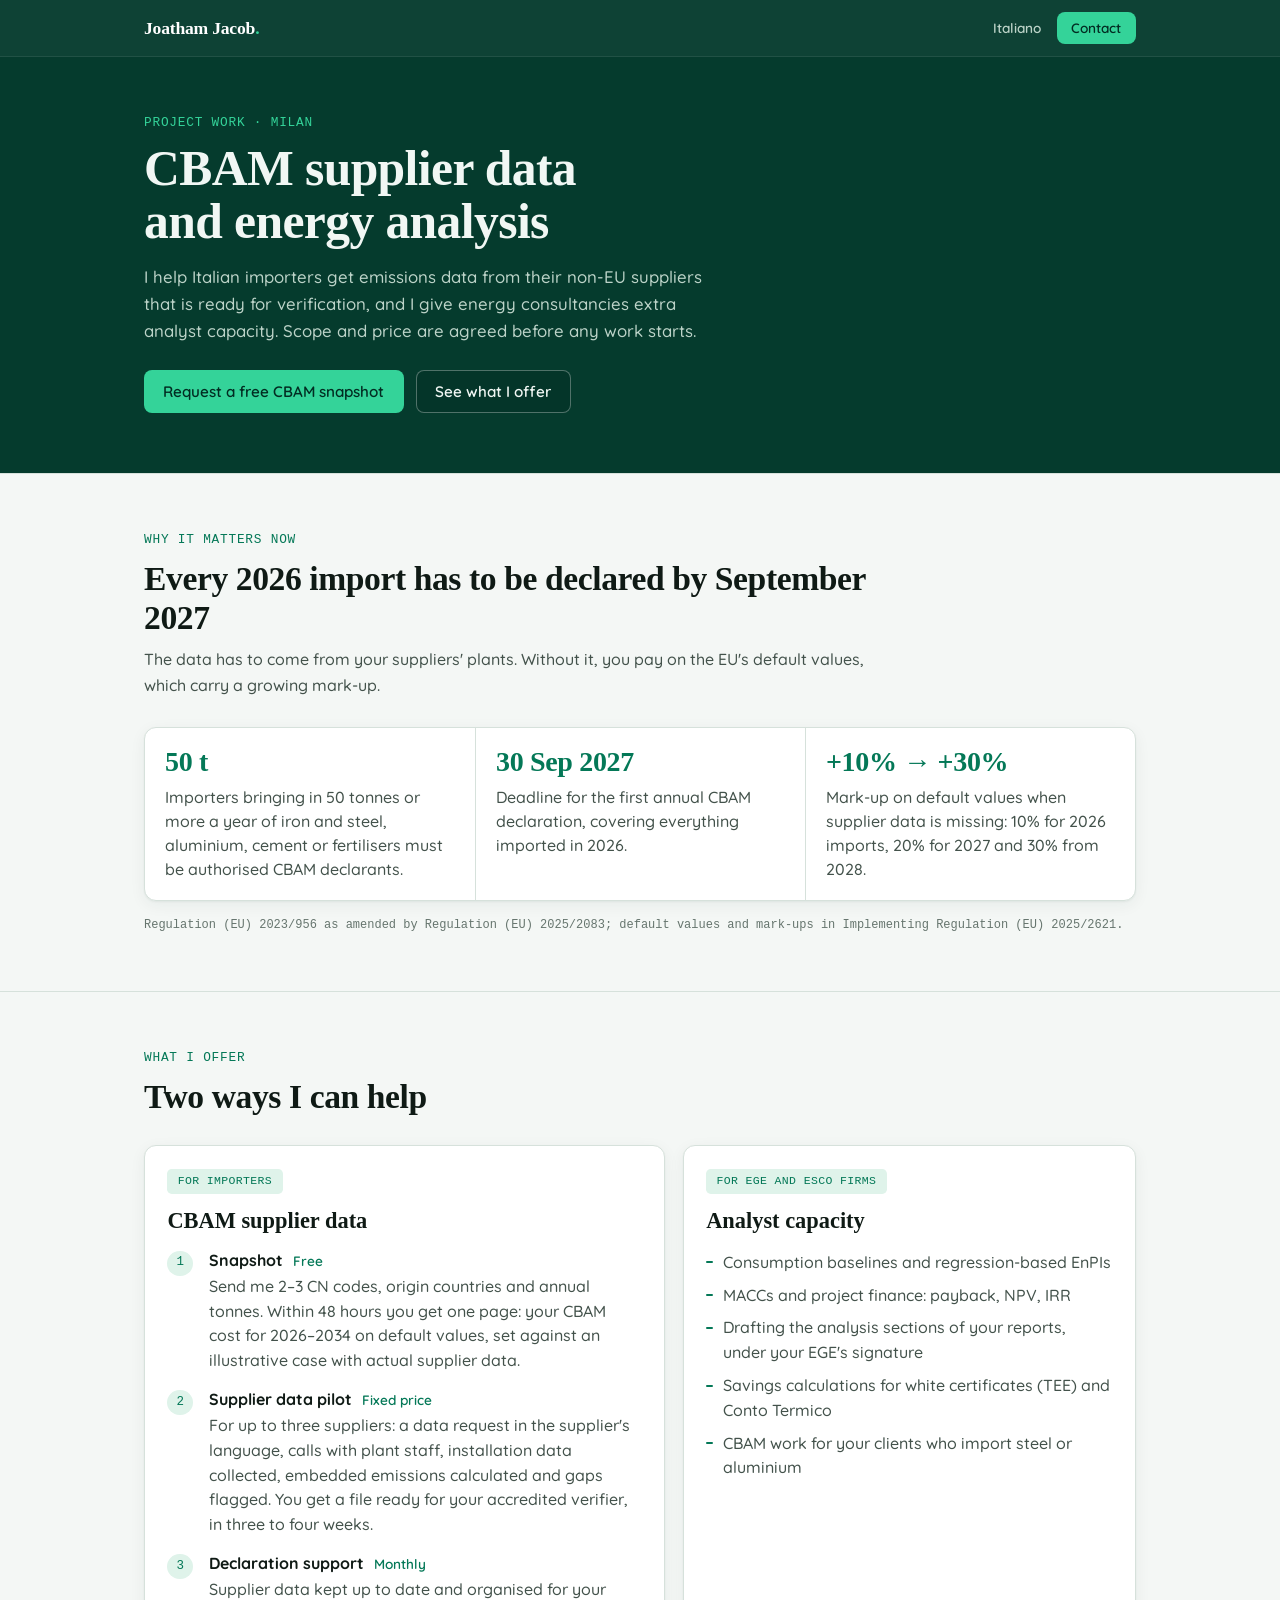
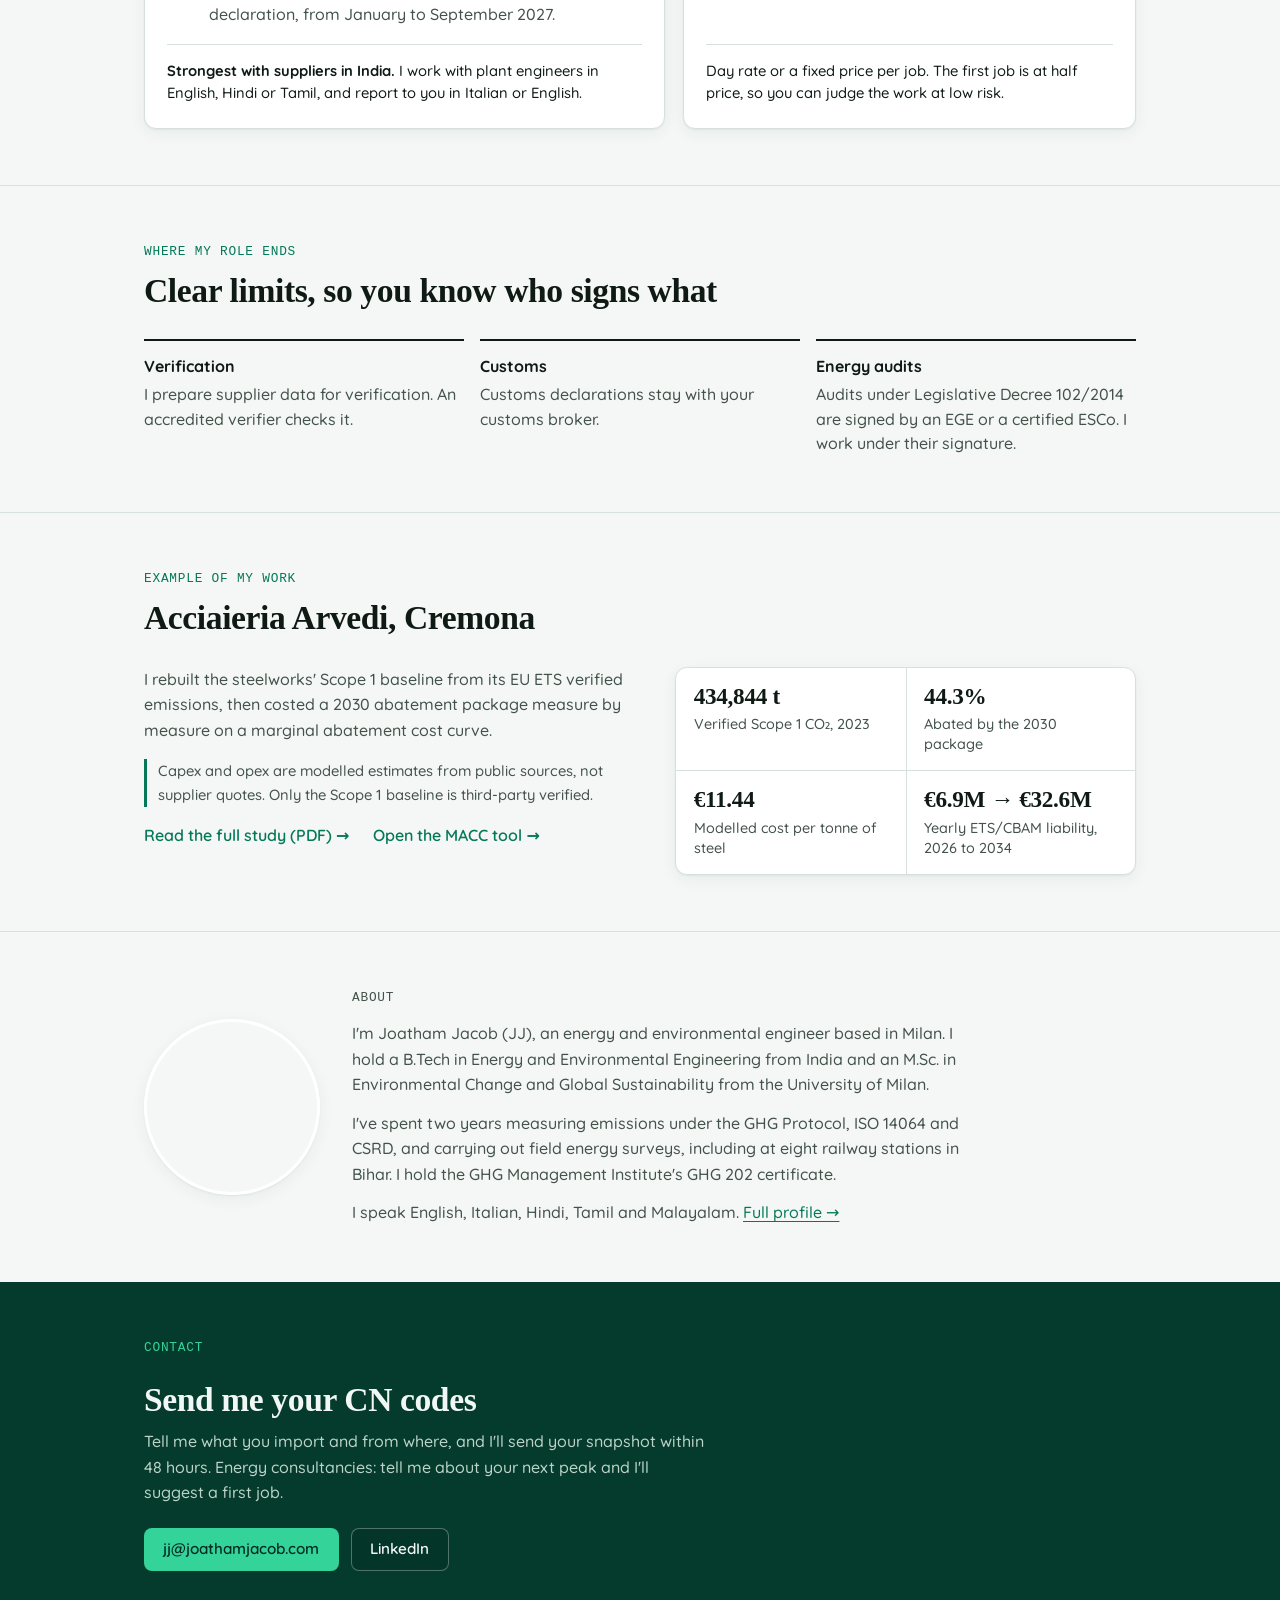
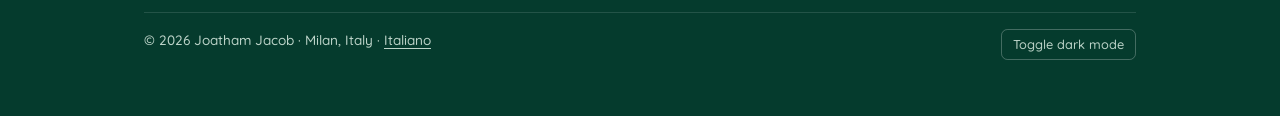
==== services/index.html @ 65224ffa "Add files via upload" ====
<!DOCTYPE html>
<html lang="en">
<head>
<meta charset="utf-8">
<meta name="viewport" content="width=device-width, initial-scale=1">
<script>try { var t = localStorage.getItem('theme'); if (t) document.documentElement.setAttribute('data-theme', t); } catch (e) {}</script>
<title>CBAM Supplier Data and Energy Analysis — Joatham Jacob</title>
<meta name="description" content="CBAM supplier emissions data for Italian importers, and analyst capacity for EGE and ESCo firms. Joatham Jacob, Milan.">
<!-- Unlisted: reached from outreach emails, not from the homepage or search engines -->
<meta name="robots" content="noindex">
<meta name="author" content="Joatham Jacob">
<meta name="theme-color" content="#053b2d">
<link rel="canonical" href="https://joathamjacob.com/services/">
<link rel="alternate" hreflang="en" href="https://joathamjacob.com/services/">
<link rel="alternate" hreflang="it" href="https://joathamjacob.com/it/servizi/">
<meta property="og:type" content="website">
<meta property="og:site_name" content="Joatham Jacob">
<meta property="og:url" content="https://joathamjacob.com/services/">
<meta property="og:title" content="CBAM supplier data and energy analysis — Joatham Jacob">
<meta property="og:description" content="Emissions data from non-EU suppliers for Italian importers, and analyst capacity for energy consultancies. Milan.">
<meta property="og:image" content="https://joathamjacob.com/preview/social.jpg">
<link rel="icon" href="data:image/svg+xml,%3Csvg xmlns='http://www.w3.org/2000/svg' viewBox='0 0 32 32'%3E%3Crect width='32' height='32' rx='7' fill='%23053b2d'/%3E%3Ctext x='16' y='21.5' font-family='Arial,sans-serif' font-size='14' font-weight='700' fill='%2334d399' text-anchor='middle'%3EJJ%3C/text%3E%3C/svg%3E">
<link rel="stylesheet" href="/services.css">
</head>
<body>

<header class="top">
  <div class="wrap">
    <a class="brand" href="/">Joatham Jacob<span>.</span></a>
    <div class="top-links">
      <a class="lang" href="/it/servizi/" hreflang="it" lang="it">Italiano</a>
      <a class="btn btn-primary" href="#contact">Contact</a>
    </div>
  </div>
</header>

<main>
  <section class="hero">
    <div class="wrap">
      <p class="eyebrow">Project work · Milan</p>
      <h1>CBAM supplier data and energy analysis</h1>
      <p class="lede">I help Italian importers get emissions data from their non-EU suppliers that is ready for verification, and I give energy consultancies extra analyst capacity. Scope and price are agreed before any work starts.</p>
      <div class="cta">
        <a class="btn btn-primary" href="mailto:jj@joathamjacob.com?subject=CBAM%20snapshot%20request&amp;body=CN%20codes%3A%0AOrigin%20countries%3A%0ATonnes%20per%20year%3A%0A">Request a free CBAM snapshot</a>
        <a class="btn btn-ghost" href="#offers">See what I offer</a>
      </div>
    </div>
  </section>

  <section id="why">
    <div class="wrap">
      <div class="sec-head">
        <p class="eyebrow">Why it matters now</p>
        <h2>Every 2026 import has to be declared by September 2027</h2>
        <p>The data has to come from your suppliers' plants. Without it, you pay on the EU's default values, which carry a growing mark-up.</p>
      </div>
      <div class="facts">
        <div class="fact">
          <div class="v">50 t</div>
          <p>Importers bringing in 50 tonnes or more a year of iron and steel, aluminium, cement or fertilisers must be authorised CBAM declarants.</p>
        </div>
        <div class="fact">
          <div class="v">30 Sep 2027</div>
          <p>Deadline for the first annual CBAM declaration, covering everything imported in 2026.</p>
        </div>
        <div class="fact">
          <div class="v">+10% → +30%</div>
          <p>Mark-up on default values when supplier data is missing: 10% for 2026 imports, 20% for 2027 and 30% from 2028.</p>
        </div>
      </div>
      <p class="foot-note">Regulation (EU) 2023/956 as amended by Regulation (EU) 2025/2083; default values and mark-ups in Implementing Regulation (EU) 2025/2621.</p>
    </div>
  </section>

  <section id="offers">
    <div class="wrap">
      <div class="sec-head">
        <p class="eyebrow">What I offer</p>
        <h2>Two ways I can help</h2>
      </div>
      <div class="offers">
        <article class="card">
          <span class="tag">For importers</span>
          <h3 class="title">CBAM supplier data</h3>
          <ol class="steps">
            <li><span class="step-n">1</span><h3>Snapshot <small>Free</small></h3>
              <p>Send me 2–3 CN codes, origin countries and annual tonnes. Within 48 hours you get one page: your CBAM cost for 2026–2034 on default values, set against an illustrative case with actual supplier data.</p></li>
            <li><span class="step-n">2</span><h3>Supplier data pilot <small>Fixed price</small></h3>
              <p>For up to three suppliers: a data request in the supplier's language, calls with plant staff, installation data collected, embedded emissions calculated and gaps flagged. You get a file ready for your accredited verifier, in three to four weeks.</p></li>
            <li><span class="step-n">3</span><h3>Declaration support <small>Monthly</small></h3>
              <p>Supplier data kept up to date and organised for your declaration, from January to September 2027.</p></li>
          </ol>
          <p class="lang-note"><strong>Strongest with suppliers in India.</strong> I work with plant engineers in English, Hindi or Tamil, and report to you in Italian or English.</p>
        </article>
        <article class="card">
          <span class="tag">For EGE and ESCo firms</span>
          <h3 class="title">Analyst capacity</h3>
          <ul class="ticks">
            <li>Consumption baselines and regression-based EnPIs</li>
            <li>MACCs and project finance: payback, NPV, IRR</li>
            <li>Drafting the analysis sections of your reports, under your EGE's signature</li>
            <li>Savings calculations for white certificates (TEE) and Conto Termico</li>
            <li>CBAM work for your clients who import steel or aluminium</li>
          </ul>
          <p class="fine">Day rate or a fixed price per job. The first job is at half price, so you can judge the work at low risk.</p>
        </article>
      </div>
    </div>
  </section>

  <section id="scope">
    <div class="wrap">
      <div class="sec-head">
        <p class="eyebrow">Where my role ends</p>
        <h2>Clear limits, so you know who signs what</h2>
      </div>
      <ul class="scope">
        <li><strong>Verification</strong>I prepare supplier data for verification. An accredited verifier checks it.</li>
        <li><strong>Customs</strong>Customs declarations stay with your customs broker.</li>
        <li><strong>Energy audits</strong>Audits under Legislative Decree 102/2014 are signed by an EGE or a certified ESCo. I work under their signature.</li>
      </ul>
    </div>
  </section>

  <section id="proof">
    <div class="wrap">
      <div class="sec-head">
        <p class="eyebrow">Example of my work</p>
        <h2>Acciaieria Arvedi, Cremona</h2>
      </div>
      <div class="proof">
        <div class="proof-text">
          <p>I rebuilt the steelworks' Scope 1 baseline from its EU ETS verified emissions, then costed a 2030 abatement package measure by measure on a marginal abatement cost curve.</p>
          <p class="caveat">Capex and opex are modelled estimates from public sources, not supplier quotes. Only the Scope 1 baseline is third-party verified.</p>
          <div class="links">
            <a class="link-arrow" href="/arvedi-case-study.pdf">Read the full study (PDF) →</a>
            <a class="link-arrow" href="https://jacob-hub-esg.github.io/macc-finance-tool/" target="_blank" rel="noopener">Open the MACC tool →</a>
          </div>
        </div>
        <div class="proof-stats">
          <div><div class="v">434,844 t</div><div class="l">Verified Scope 1 CO₂, 2023</div></div>
          <div><div class="v">44.3%</div><div class="l">Abated by the 2030 package</div></div>
          <div><div class="v">€11.44</div><div class="l">Modelled cost per tonne of steel</div></div>
          <div><div class="v">€6.9M → €32.6M</div><div class="l">Yearly ETS/CBAM liability, 2026 to 2034</div></div>
        </div>
      </div>
    </div>
  </section>

  <section id="about">
    <div class="wrap about">
      <div class="portrait" role="img" aria-label="Joatham Jacob at his graduation from the University of Milan"></div>
      <div>
        <p class="eyebrow">About</p>
        <p>I'm Joatham Jacob (JJ), an energy and environmental engineer based in Milan. I hold a B.Tech in Energy and Environmental Engineering from India and an M.Sc. in Environmental Change and Global Sustainability from the University of Milan.</p>
        <p>I've spent two years measuring emissions under the GHG Protocol, ISO 14064 and CSRD, and carrying out field energy surveys, including at eight railway stations in Bihar. I hold the GHG Management Institute's GHG 202 certificate.</p>
        <p>I speak English, Italian, Hindi, Tamil and Malayalam. <a href="/">Full profile →</a></p>
      </div>
    </div>
  </section>

  <section class="contact" id="contact">
    <div class="wrap">
      <p class="eyebrow">Contact</p>
      <h2>Send me your CN codes</h2>
      <p>Tell me what you import and from where, and I'll send your snapshot within 48 hours. Energy consultancies: tell me about your next peak and I'll suggest a first job.</p>
      <div class="cta">
        <a class="btn btn-primary" href="mailto:jj@joathamjacob.com">jj@joathamjacob.com</a>
        <a class="btn btn-ghost" href="https://www.linkedin.com/in/joatham-jacob" target="_blank" rel="noopener">LinkedIn</a>
      </div>
      <div class="foot">
        <span>© 2026 Joatham Jacob · Milan, Italy · <a href="/it/servizi/" hreflang="it" lang="it">Italiano</a></span>
        <button class="theme-toggle" type="button" id="theme-toggle">Toggle dark mode</button>
      </div>
    </div>
  </section>
</main>

<script>
  // Light / dark toggle; shares the saved choice with the homepage.
  (function () {
    var root = document.documentElement, btn = document.getElementById('theme-toggle');
    btn.addEventListener('click', function () {
      var dark = root.getAttribute('data-theme') ? root.getAttribute('data-theme') === 'dark'
        : window.matchMedia('(prefers-color-scheme: dark)').matches;
      var next = dark ? 'light' : 'dark';
      root.setAttribute('data-theme', next);
      try { localStorage.setItem('theme', next); } catch (e) {}
    });
  })();
</script>
</body>
</html>
---- services.css ----
/* Services pages (/services/ and /it/servizi/). Same tokens and fonts as index.html. */
:root {
  color-scheme: light;
  --bg: #f4f7f5; --surface: #ffffff; --surface-2: #ebf2ee;
  --ink: #0f1a15; --ink-2: #43524b; --ink-3: #66756e; --line: #d6e1db;
  --accent: #047857; --accent-ink: #047857; --accent-soft: #dff3ea;
  --pop: #34d399; --pop-hover: #6ee7b7; --pop-ink: #022c22;
  --hero: #053b2d; --hero-ink: #f1f7f4; --hero-ink-2: #bcd3c8;
  --shadow: 0 1px 2px rgba(5,59,45,.05), 0 4px 16px rgba(5,59,45,.06);
  --font-body: "Quicksand", system-ui, -apple-system, "Segoe UI", sans-serif;
  --font-head: "Fraunces", Georgia, "Times New Roman", serif;
  --font-mono: "IBM Plex Mono", ui-monospace, "SFMono-Regular", Menlo, Consolas, monospace;
}
@media (prefers-color-scheme: dark) {
  :root:not([data-theme="light"]) {
    color-scheme: dark;
    --bg: #0b1310; --surface: #111c17; --surface-2: #17251f;
    --ink: #e9f2ed; --ink-2: #b1c2ba; --ink-3: #84968d; --line: #22332b;
    --accent: #34d399; --accent-ink: #6ee7b7; --accent-soft: #0f2a20;
    --hero: #042a20; --hero-ink: #f1f7f4; --hero-ink-2: #aac4b8;
    --shadow: none;
  }
}
:root[data-theme="dark"] {
  color-scheme: dark;
  --bg: #0b1310; --surface: #111c17; --surface-2: #17251f;
  --ink: #e9f2ed; --ink-2: #b1c2ba; --ink-3: #84968d; --line: #22332b;
  --accent: #34d399; --accent-ink: #6ee7b7; --accent-soft: #0f2a20;
  --hero: #042a20; --hero-ink: #f1f7f4; --hero-ink-2: #aac4b8;
  --shadow: none;
}

@font-face { font-family: "Quicksand"; src: url("/quicksand-latin-ext.woff2") format("woff2"); font-weight: 300 700; font-display: swap;
  unicode-range: U+0100-02BA, U+02BD-02C5, U+02C7-02CC, U+02CE-02D7, U+02DD-02FF, U+0304, U+0308, U+0329, U+1D00-1DBF, U+1E00-1E9F, U+1EF2-1EFF, U+2020, U+20A0-20AB, U+20AD-20C0, U+2113, U+2C60-2C7F, U+A720-A7FF; }
@font-face { font-family: "Quicksand"; src: url("/quicksand-latin.woff2") format("woff2"); font-weight: 300 700; font-display: swap;
  unicode-range: U+0000-00FF, U+0131, U+0152-0153, U+02BB-02BC, U+02C6, U+02DA, U+02DC, U+0304, U+0308, U+0329, U+2000-206F, U+20AC, U+2122, U+2191, U+2193, U+2212, U+2215, U+FEFF, U+FFFD; }
@font-face { font-family: "IBM Plex Mono"; src: url("/plex-mono-500.woff2") format("woff2"); font-weight: 500; font-display: swap; }
@font-face { font-family: "Fraunces"; src: url("/fraunces.woff2") format("woff2"); font-weight: 100 900; font-display: swap; }
@font-face { font-family: "Fraunces"; src: url("/fraunces-italic.woff2") format("woff2"); font-weight: 100 900; font-style: italic; font-display: swap; }

* { box-sizing: border-box; }
html { -webkit-text-size-adjust: 100%; overflow-x: clip; scroll-behavior: smooth; }
@media (prefers-reduced-motion: reduce) { html { scroll-behavior: auto; } }
body { margin: 0; background: var(--bg); color: var(--ink); font: 500 1rem/1.6 var(--font-body); -webkit-font-smoothing: antialiased; }
a { color: var(--accent-ink); text-underline-offset: 3px; }
a:hover { text-decoration-thickness: 2px; }
:focus-visible { outline: 2px solid var(--accent); outline-offset: 3px; }
h1, h2, .brand, .fact .v, .proof .v { font-family: var(--font-head); font-weight: 600; letter-spacing: -0.012em; font-optical-sizing: auto; }
h2 { font-size: clamp(1.6rem, 3.6vw, 2.1rem); line-height: 1.15; margin: 0 0 .6rem; }
h3 { line-height: 1.3; margin: 0 0 .4rem; font-size: 1.08rem; }
.eyebrow, .tag, .step-n, .foot-note { font-family: var(--font-mono); }
.eyebrow { font-size: .8rem; font-weight: 500; letter-spacing: .06em; text-transform: uppercase; color: var(--accent); margin: 0 0 .6rem; }
.wrap { max-width: 65rem; margin: 0 auto; padding: 0 1rem; }
@media (min-width: 40rem) { .wrap { padding: 0 1.5rem; } }
section { padding: 3.5rem 0; }
section + section { border-top: 1px solid var(--line); }
.sec-head { margin-bottom: 1.8rem; max-width: 46rem; }
.sec-head p:not(.eyebrow) { color: var(--ink-2); margin: 0; }

/* top bar */
.top { position: sticky; top: 0; z-index: 10; background: color-mix(in srgb, var(--hero) 96%, transparent);
  backdrop-filter: saturate(140%) blur(8px); -webkit-backdrop-filter: saturate(140%) blur(8px); border-bottom: 1px solid rgba(255,255,255,.08); }
.top .wrap { height: 3.5rem; display: flex; align-items: center; justify-content: space-between; gap: 1rem; }
.brand { color: #fff; text-decoration: none; font-size: 1.1rem; white-space: nowrap; }
.brand span { color: var(--pop); }
.top-links { display: flex; align-items: center; gap: 1rem; }
.lang { color: var(--hero-ink-2); font-size: .85rem; font-weight: 600; text-decoration: none; }
.lang:hover { color: var(--hero-ink); }
.top .btn { padding: .45rem .85rem; font-size: .85rem; }

/* buttons */
.cta { display: flex; flex-wrap: wrap; gap: .75rem; }
.btn { display: inline-flex; align-items: center; gap: .5rem; padding: .7rem 1.15rem; border-radius: .5rem; font-weight: 600; font-size: .95rem;
  text-decoration: none; border: 1px solid transparent; line-height: 1.2; }
.btn-primary { background: var(--pop); color: var(--pop-ink); }
.btn-primary:hover { background: var(--pop-hover); }
.btn-ghost { color: var(--hero-ink); border-color: rgba(255,255,255,.3); background: rgba(4,42,32,.28); }
.btn-ghost:hover { border-color: rgba(255,255,255,.6); }

/* hero */
.hero { background: var(--hero); color: var(--hero-ink); padding: 3.5rem 0 3.75rem; border-top: 0; }
.hero .eyebrow { color: var(--pop); }
.hero h1 { font-size: clamp(2rem, 6vw, 3.1rem); line-height: 1.06; margin: 0 0 1rem; max-width: 20ch; }
.hero .lede { color: var(--hero-ink-2); max-width: 58ch; margin: 0 0 1.6rem; font-size: 1.05rem; }

/* why now */
.facts { display: grid; grid-template-columns: 1fr; background: var(--surface); border: 1px solid var(--line); border-radius: .75rem; overflow: hidden; box-shadow: var(--shadow); }
.fact { padding: 1.2rem 1.25rem; }
.fact + .fact { border-top: 1px solid var(--line); }
.fact .v { font-size: 1.75rem; line-height: 1.1; color: var(--accent-ink); font-variant-numeric: lining-nums tabular-nums; }
.fact p { margin: .45rem 0 0; color: var(--ink-2); line-height: 1.5; }
@media (min-width: 46rem) {
  .facts { grid-template-columns: repeat(3, 1fr); }
  .fact + .fact { border-top: 0; border-left: 1px solid var(--line); }
}
.foot-note { font-size: .75rem; color: var(--ink-3); margin: .9rem 0 0; }

/* offers */
.offers { display: grid; grid-template-columns: 1fr; gap: 1.1rem; }
@media (min-width: 52rem) { .offers { grid-template-columns: 1.15fr 1fr; } }
.card { background: var(--surface); border: 1px solid var(--line); border-radius: .75rem; padding: 1.4rem; box-shadow: var(--shadow); display: flex; flex-direction: column; }
.tag { display: inline-block; align-self: flex-start; font-size: .72rem; font-weight: 500; letter-spacing: .03em; text-transform: uppercase;
  color: var(--accent-ink); background: var(--accent-soft); padding: .2rem .65rem; border-radius: .3rem; margin-bottom: .8rem; }
.card h3.title { font-family: var(--font-head); font-size: 1.4rem; font-weight: 600; margin-bottom: .9rem; }
.steps { list-style: none; margin: 0; padding: 0; display: grid; gap: 1rem; }
.steps li { display: grid; grid-template-columns: 1.9rem 1fr; gap: .2rem .7rem; }
.step-n { grid-row: span 2; width: 1.6rem; height: 1.6rem; border-radius: 50%; background: var(--accent-soft); color: var(--accent-ink);
  font-size: .78rem; font-weight: 500; display: grid; place-items: center; margin-top: .05rem; }
.steps h3 { margin: 0; font-size: 1rem; }
.steps h3 small { font-family: var(--font-body); font-weight: 600; color: var(--accent-ink); font-size: .85rem; margin-left: .35rem; }
.steps p, .card > p, .ticks li { color: var(--ink-2); line-height: 1.55; margin: 0; }
.ticks { list-style: none; margin: 0 0 1rem; padding: 0; display: grid; gap: .5rem; }
.ticks li { position: relative; padding-left: 1.05rem; }
.ticks li::before { content: ""; position: absolute; left: 0; top: .72em; width: .45rem; height: 2px; border-radius: 1px; background: var(--accent); }
.card .fine { margin-top: auto; padding-top: .9rem; border-top: 1px solid var(--line); color: var(--ink); font-size: .92rem; }
.card .lang-note { margin-top: 1.1rem; padding-top: .9rem; border-top: 1px solid var(--line); font-size: .92rem; color: var(--ink); }

/* scope */
.scope { list-style: none; margin: 0; padding: 0; display: grid; grid-template-columns: 1fr; gap: 1rem; }
@media (min-width: 46rem) { .scope { grid-template-columns: repeat(3, 1fr); } }
.scope li { border-top: 2px solid var(--ink); padding-top: .8rem; color: var(--ink-2); line-height: 1.55; }
.scope li strong { display: block; color: var(--ink); margin-bottom: .2rem; }

/* proof */
.proof { display: grid; grid-template-columns: 1fr; gap: 1.5rem; align-items: start; }
@media (min-width: 52rem) { .proof { grid-template-columns: 1.1fr 1fr; } }
.proof-text p { color: var(--ink-2); margin: 0 0 1rem; }
.proof-stats { display: grid; grid-template-columns: 1fr 1fr; background: var(--surface); border: 1px solid var(--line); border-radius: .75rem; overflow: hidden; box-shadow: var(--shadow); }
.proof-stats > div { padding: 1rem 1.1rem; }
.proof-stats > div:nth-child(even) { border-left: 1px solid var(--line); }
.proof-stats > div:nth-child(n+3) { border-top: 1px solid var(--line); }
.proof .v { font-size: 1.45rem; line-height: 1.1; font-variant-numeric: lining-nums tabular-nums; }
.proof .l { color: var(--ink-2); margin-top: .3rem; line-height: 1.4; font-size: .9rem; }
.links { display: flex; flex-wrap: wrap; gap: .5rem 1.5rem; }
.link-arrow { font-weight: 600; text-decoration: none; }
.link-arrow:hover { text-decoration: underline; }
.caveat { color: var(--ink-3); border-left: 3px solid var(--accent); padding-left: .7rem; font-size: .92rem; }

/* about */
.about { display: grid; grid-template-columns: 1fr; gap: 1.5rem; align-items: center; }
@media (min-width: 46rem) { .about { grid-template-columns: 11rem 1fr; gap: 2rem; } }
.portrait { width: 9rem; height: 9rem; border-radius: 50%; background: url("/graduation.jpg") 47% 40% / 300% auto no-repeat; box-shadow: var(--shadow); border: 3px solid var(--surface); }
@media (min-width: 46rem) { .portrait { width: 11rem; height: 11rem; } }
.about p { color: var(--ink-2); margin: 0 0 .8rem; max-width: 62ch; }
.about p:last-child { margin-bottom: 0; }

/* contact */
.contact { background: var(--hero); color: var(--hero-ink); border-top: 0 !important; }
.contact h2 { color: var(--hero-ink); }
.contact .eyebrow { color: var(--pop); }
.contact p { color: var(--hero-ink-2); max-width: 56ch; margin: 0 0 1.4rem; }
.foot { display: flex; flex-wrap: wrap; justify-content: space-between; gap: .8rem; margin-top: 2.6rem; padding-top: 1rem;
  border-top: 1px solid rgba(255,255,255,.12); color: var(--hero-ink-2); font-size: .85rem; }
.foot a { color: var(--hero-ink-2); }
.theme-toggle { background: none; border: 1px solid rgba(255,255,255,.25); color: var(--hero-ink-2); border-radius: .4rem; padding: .25rem .7rem; font: inherit; font-size: .8rem; cursor: pointer; }
.theme-toggle:hover { color: var(--hero-ink); border-color: rgba(255,255,255,.5); }

@media (max-width: 30rem) {
  .top-links .btn { display: none; }
  .cta .btn { flex: 1 1 100%; justify-content: center; }
}
@media print {
  .top, .theme-toggle { display: none !important; }
  .hero, .contact { background: none; color: var(--ink); }
}
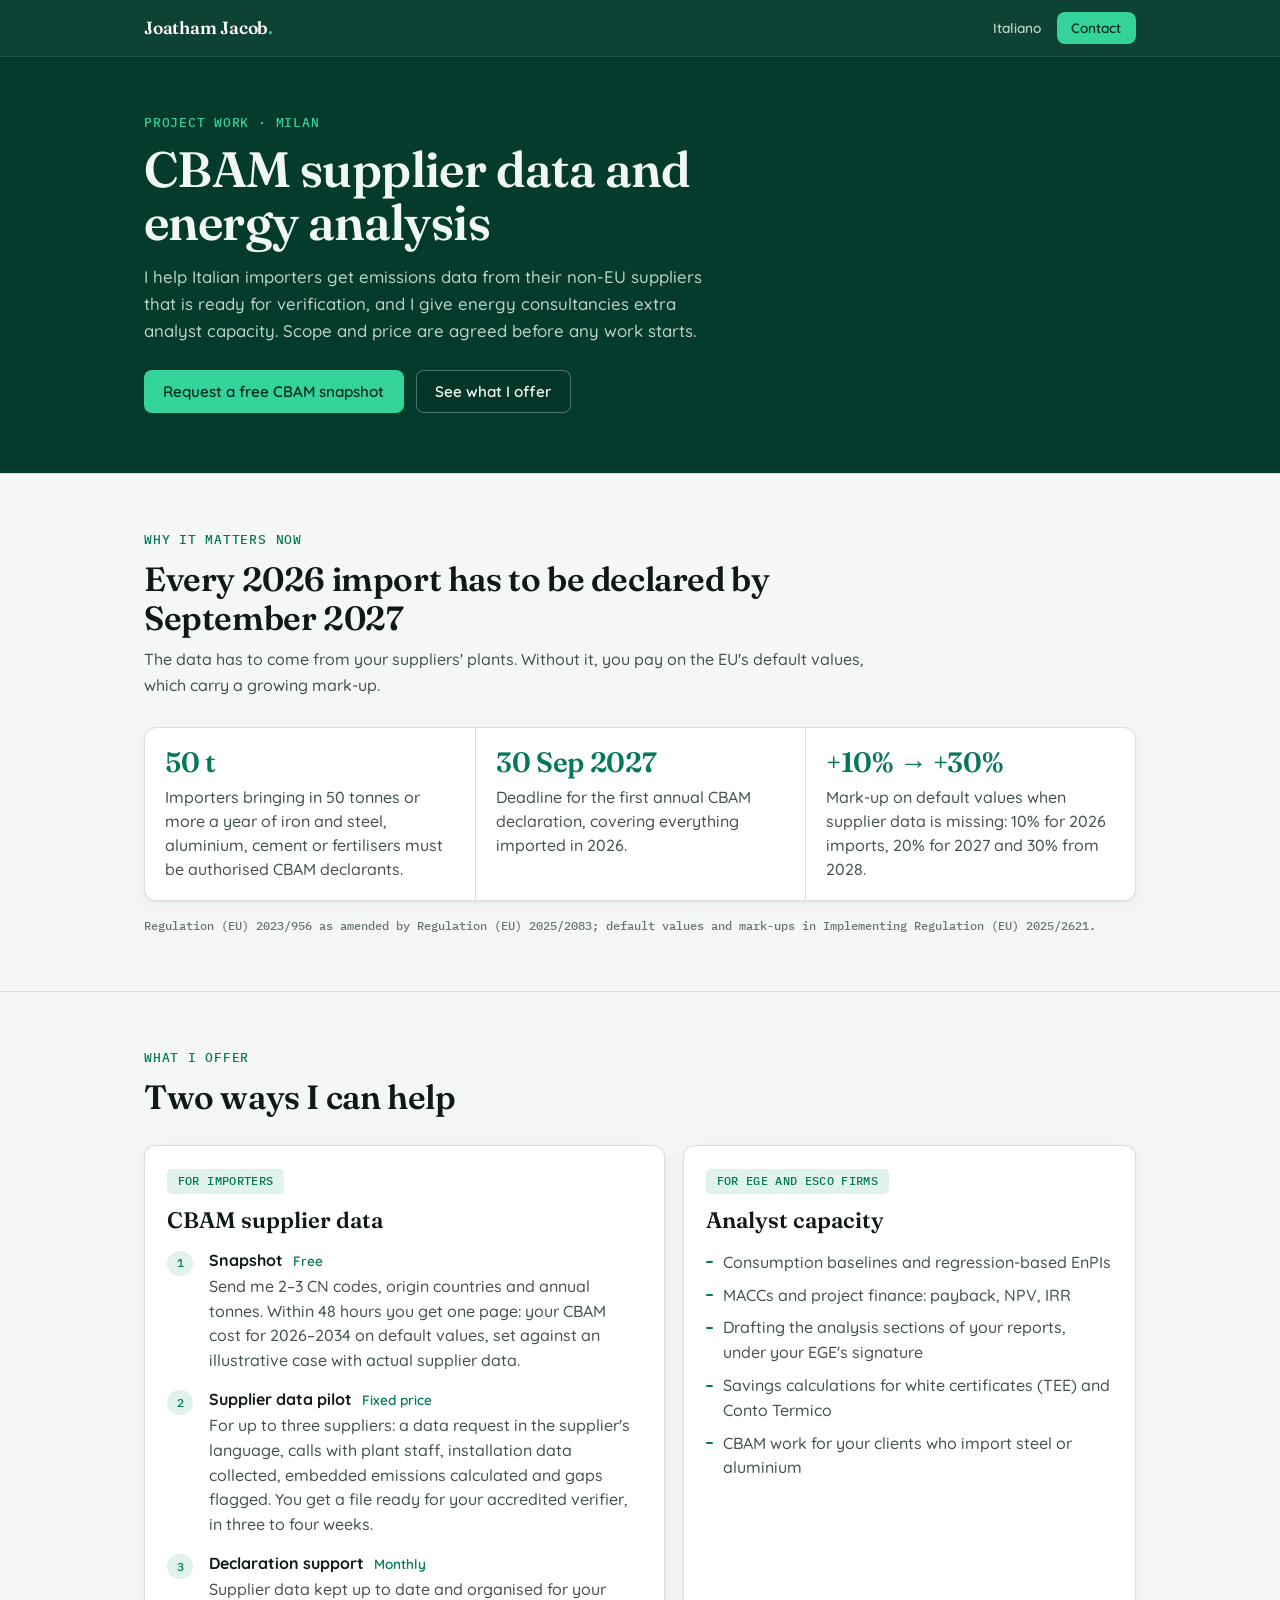
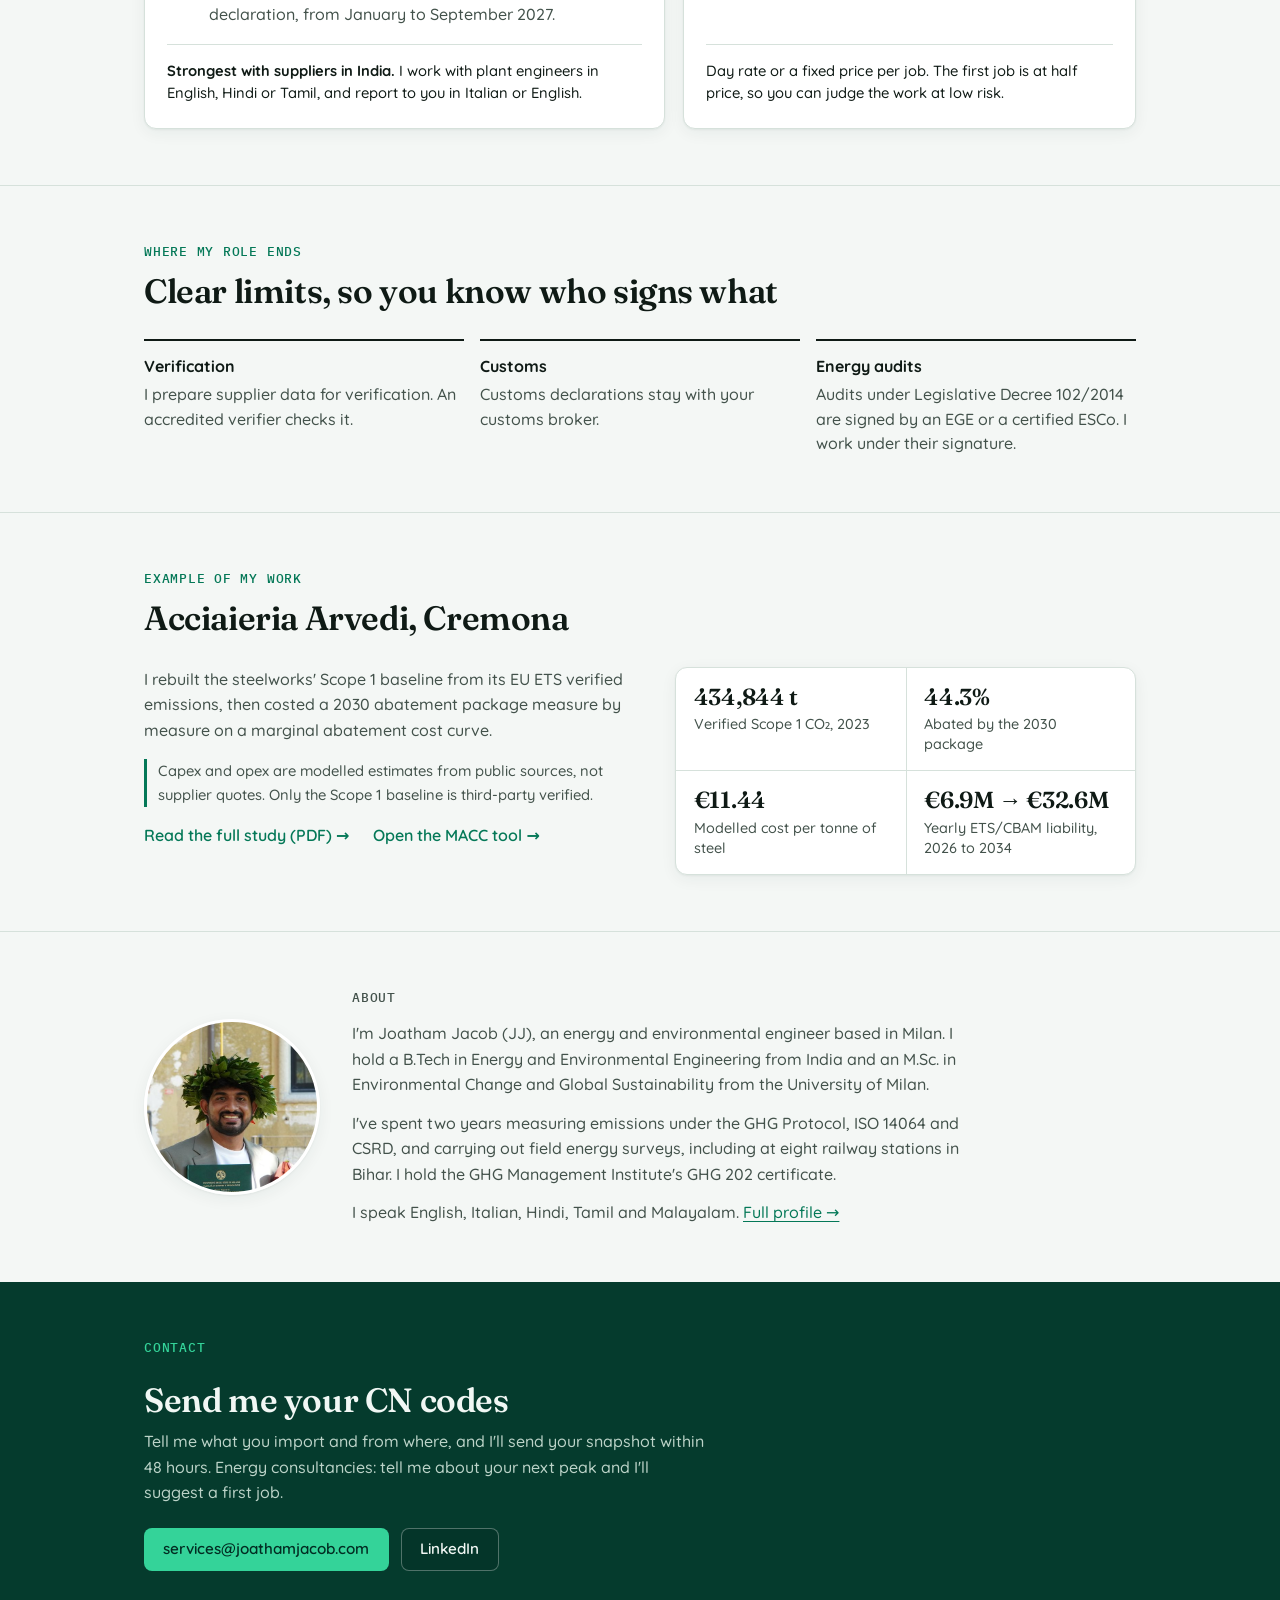
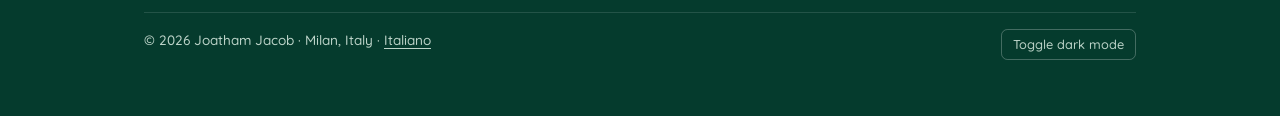
==== commit 5f54f7fe: "Add files via upload" ====
--- a/services/index.html
+++ b/services/index.html
@@ -19,7 +19,9 @@
 <meta property="og:title" content="CBAM supplier data and energy analysis — Joatham Jacob">
 <meta property="og:description" content="Emissions data from non-EU suppliers for Italian importers, and analyst capacity for energy consultancies. Milan.">
 <meta property="og:image" content="https://joathamjacob.com/preview/social.jpg">
-<link rel="icon" href="data:image/svg+xml,%3Csvg xmlns='http://www.w3.org/2000/svg' viewBox='0 0 32 32'%3E%3Crect width='32' height='32' rx='7' fill='%23053b2d'/%3E%3Ctext x='16' y='21.5' font-family='Arial,sans-serif' font-size='14' font-weight='700' fill='%2334d399' text-anchor='middle'%3EJJ%3C/text%3E%3C/svg%3E">
+<link rel="icon" href="/favicon.ico" sizes="32x32">
+<link rel="icon" href="/favicon.svg" type="image/svg+xml">
+<link rel="apple-touch-icon" href="/apple-touch-icon.png">
 <link rel="stylesheet" href="/services.css">
 </head>
 <body>
@@ -41,7 +43,7 @@
       <h1>CBAM supplier data and energy analysis</h1>
       <p class="lede">I help Italian importers get emissions data from their non-EU suppliers that is ready for verification, and I give energy consultancies extra analyst capacity. Scope and price are agreed before any work starts.</p>
       <div class="cta">
-        <a class="btn btn-primary" href="mailto:jj@joathamjacob.com?subject=CBAM%20snapshot%20request&amp;body=CN%20codes%3A%0AOrigin%20countries%3A%0ATonnes%20per%20year%3A%0A">Request a free CBAM snapshot</a>
+        <a class="btn btn-primary" href="mailto:services@joathamjacob.com?subject=CBAM%20snapshot%20request&amp;body=CN%20codes%3A%0AOrigin%20countries%3A%0ATonnes%20per%20year%3A%0A">Request a free CBAM snapshot</a>
         <a class="btn btn-ghost" href="#offers">See what I offer</a>
       </div>
     </div>
@@ -165,7 +167,7 @@
       <h2>Send me your CN codes</h2>
       <p>Tell me what you import and from where, and I'll send your snapshot within 48 hours. Energy consultancies: tell me about your next peak and I'll suggest a first job.</p>
       <div class="cta">
-        <a class="btn btn-primary" href="mailto:jj@joathamjacob.com">jj@joathamjacob.com</a>
+        <a class="btn btn-primary" href="mailto:services@joathamjacob.com">services@joathamjacob.com</a>
         <a class="btn btn-ghost" href="https://www.linkedin.com/in/joatham-jacob" target="_blank" rel="noopener">LinkedIn</a>
       </div>
       <div class="foot">
